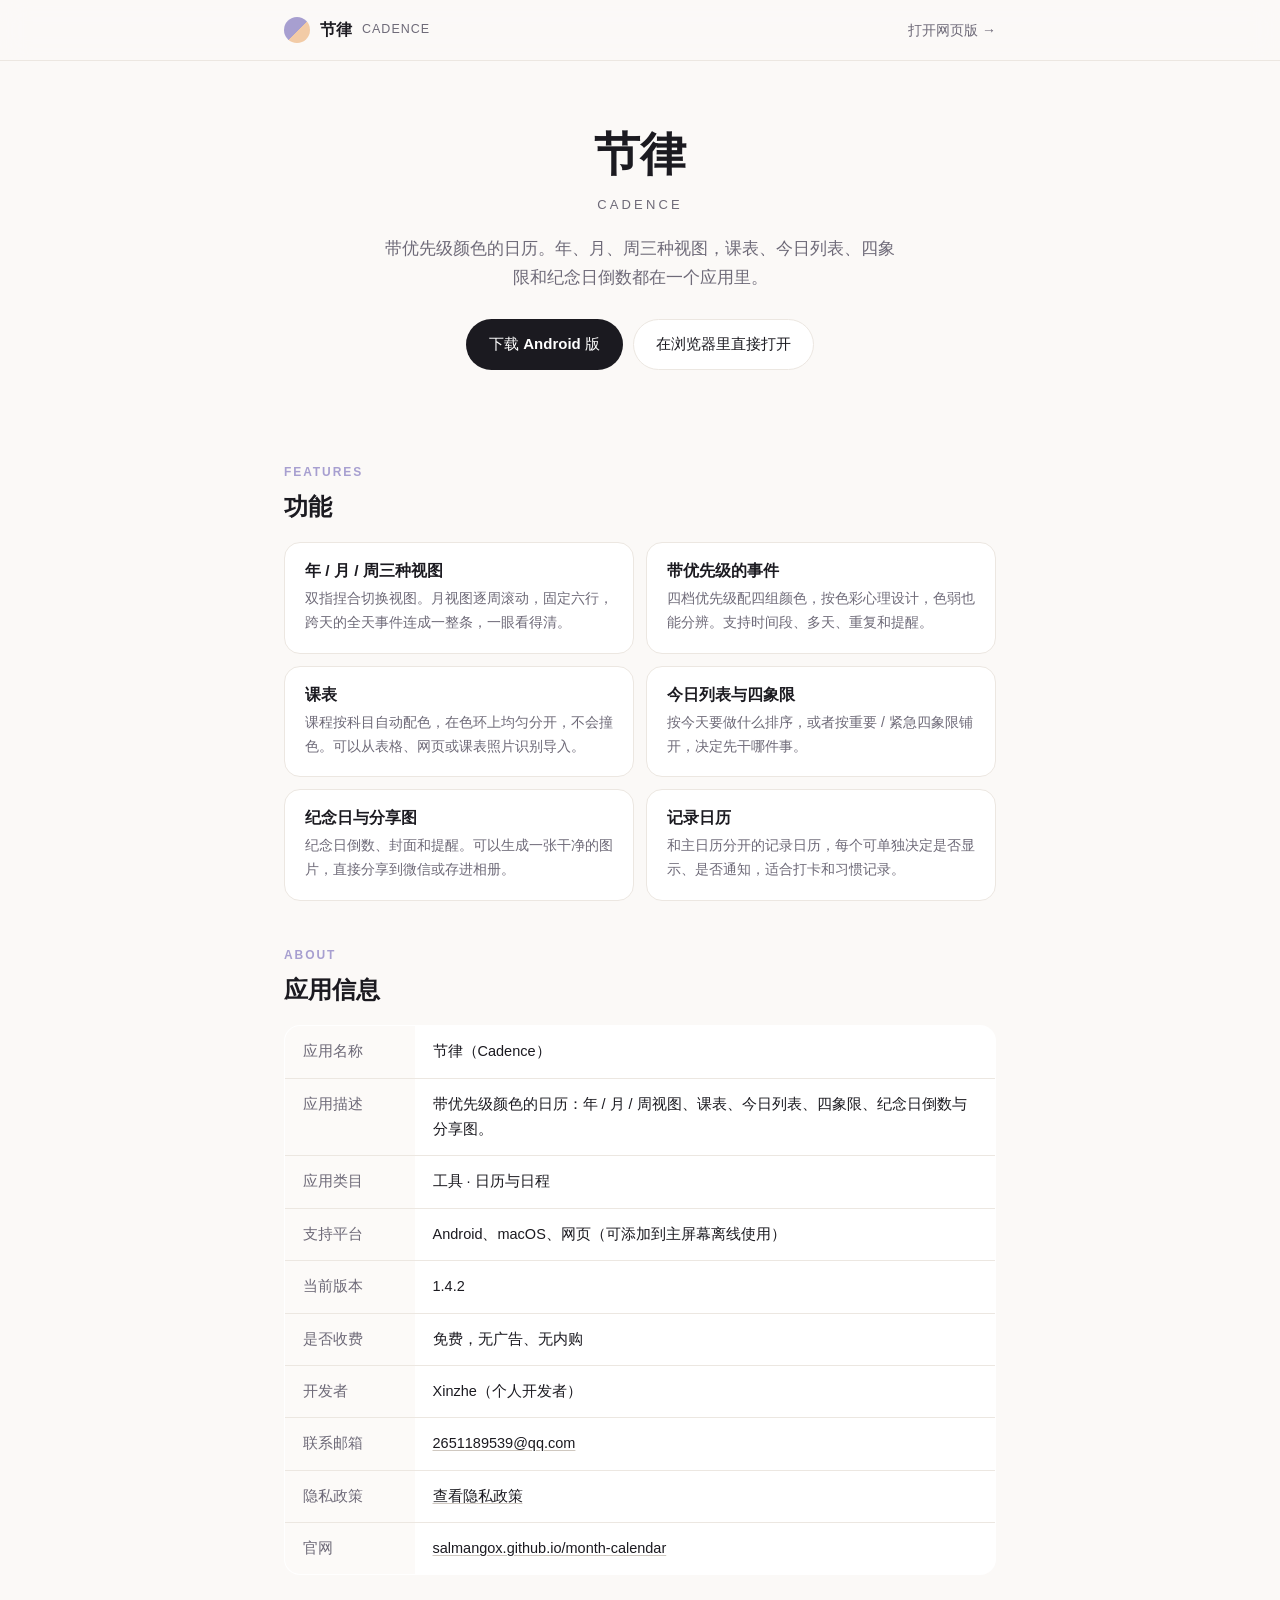
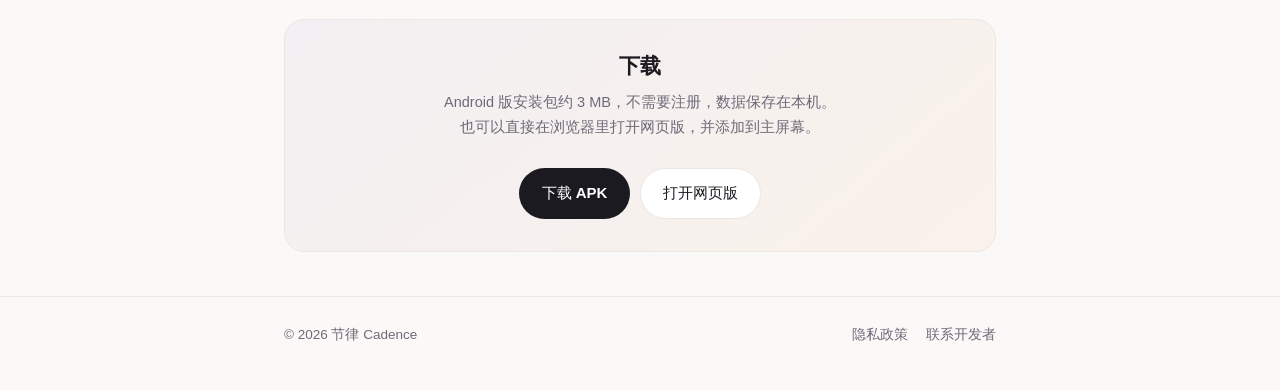
==== about.html @ 8d5427ae "新增介绍页 about.html 和隐私政策页，用于微信开放平台应用审核" ====
<!doctype html>
<html lang="zh-CN">
<head>
<meta charset="utf-8">
<meta name="viewport" content="width=device-width, initial-scale=1">
<title>关于节律 Cadence — 带优先级颜色的日历</title>
<meta name="description" content="节律（Cadence）是一款带优先级颜色的日历：年 / 月 / 周三种视图，课表、今日列表、四象限、记录日历，可把纪念日做成图片分享。支持 Android、macOS 和网页。">
<link rel="icon" href="icons/icon-192.png">
<style>
  :root{
    --bg:#FBF9F7; --ink:#1B1A20; --sub:#6E6A78; --line:#ECE7E1;
    --card:#FFFFFF; --a1:#A79FD0; --a2:#F2CBA6; --r:16px;
  }
  *{box-sizing:border-box}
  body{margin:0;background:var(--bg);color:var(--ink);font-size:16px;line-height:1.75;
    font-family:-apple-system,BlinkMacSystemFont,"PingFang SC","Hiragino Sans GB","Microsoft YaHei",sans-serif;
    -webkit-font-smoothing:antialiased}
  a{color:inherit;text-decoration:none}
  h1,h2,h3{margin:0;line-height:1.3}
  p{margin:0}
  .wrap{max-width:760px;margin:0 auto;padding:0 24px}
  .mark{width:26px;height:26px;border-radius:50%;flex:0 0 auto;
    background:linear-gradient(135deg,var(--a1) 0 52%,var(--a2) 52% 100%)}
  header{border-bottom:1px solid var(--line);position:sticky;top:0;background:rgba(251,249,247,.88);
    backdrop-filter:blur(14px);z-index:10}
  .bar{display:flex;align-items:center;gap:10px;height:60px;font-weight:650}
  .bar small{font-weight:450;color:var(--sub);font-size:12.5px;letter-spacing:.08em}
  .bar a.open{margin-left:auto;font-size:14px;font-weight:450;color:var(--sub)}
  .bar a.open:hover{color:var(--ink)}

  .hero{padding:64px 0 48px;text-align:center}
  .hero h1{font-size:clamp(34px,6vw,46px);letter-spacing:-.01em}
  .hero .en{display:block;font-size:13px;font-weight:500;letter-spacing:.24em;color:var(--sub);
    text-transform:uppercase;margin-top:12px}
  .hero p{max-width:520px;margin:20px auto 0;color:var(--sub);font-size:16.5px}
  .btns{display:flex;gap:10px;justify-content:center;flex-wrap:wrap;margin-top:28px}
  .btn{display:inline-flex;align-items:center;padding:11px 22px;border-radius:999px;font-size:15px;
    font-weight:550;border:1px solid transparent;transition:.18s}
  .primary{background:var(--ink);color:#fff}
  .primary:hover{transform:translateY(-1px)}
  .ghost{background:#fff;border-color:var(--line)}
  .ghost:hover{border-color:#D8D1C8}

  section{padding:44px 0}
  .label{font-size:12px;letter-spacing:.16em;text-transform:uppercase;color:var(--a1);font-weight:650}
  h2{font-size:24px;margin:8px 0 20px}

  .list{display:grid;grid-template-columns:1fr 1fr;gap:12px}
  @media (max-width:620px){.list{grid-template-columns:1fr}}
  .item{background:var(--card);border:1px solid var(--line);border-radius:var(--r);padding:18px 20px}
  .item h3{font-size:15.5px;margin-bottom:6px}
  .item p{font-size:14px;color:var(--sub);line-height:1.7}

  table{width:100%;border-collapse:collapse;background:var(--card);border:1px solid var(--line);
    border-radius:var(--r);overflow:hidden;font-size:14.5px}
  th,td{text-align:left;padding:13px 18px;border-top:1px solid var(--line);vertical-align:top}
  tr:first-child th,tr:first-child td{border-top:0}
  th{width:130px;font-weight:450;color:var(--sub);background:#FCFAF8}
  td a{text-decoration:underline;text-underline-offset:2px;text-decoration-color:#CFC8C0}

  .dl{background:linear-gradient(140deg,rgba(167,159,208,.10),rgba(242,203,166,.16));
    border:1px solid var(--line);border-radius:20px;padding:32px 28px;text-align:center}
  .dl h2{font-size:21px;margin:0 0 10px}
  .dl p{color:var(--sub);font-size:14.5px}

  footer{border-top:1px solid var(--line);padding:26px 0 44px;color:var(--sub);font-size:13.5px}
  footer .wrap{display:flex;gap:16px;flex-wrap:wrap}
  footer .sp{margin-left:auto;display:flex;gap:18px}
  footer a:hover{color:var(--ink)}
</style>
</head>
<body>

<header>
  <div class="wrap bar">
    <span class="mark"></span>节律<small>CADENCE</small>
    <a class="open" href="./index.html">打开网页版 →</a>
  </div>
</header>

<main>
  <div class="wrap hero">
    <h1>节律<span class="en">Cadence</span></h1>
    <p>带优先级颜色的日历。年、月、周三种视图，课表、今日列表、四象限和纪念日倒数都在一个应用里。</p>
    <div class="btns">
      <a class="btn primary" href="https://github.com/SalmangoX/month-calendar/releases/latest">下载 Android 版</a>
      <a class="btn ghost" href="./index.html">在浏览器里直接打开</a>
    </div>
  </div>

  <section>
    <div class="wrap">
      <div class="label">Features</div>
      <h2>功能</h2>
      <div class="list">
        <div class="item">
          <h3>年 / 月 / 周三种视图</h3>
          <p>双指捏合切换视图。月视图逐周滚动，固定六行，跨天的全天事件连成一整条，一眼看得清。</p>
        </div>
        <div class="item">
          <h3>带优先级的事件</h3>
          <p>四档优先级配四组颜色，按色彩心理设计，色弱也能分辨。支持时间段、多天、重复和提醒。</p>
        </div>
        <div class="item">
          <h3>课表</h3>
          <p>课程按科目自动配色，在色环上均匀分开，不会撞色。可以从表格、网页或课表照片识别导入。</p>
        </div>
        <div class="item">
          <h3>今日列表与四象限</h3>
          <p>按今天要做什么排序，或者按重要 / 紧急四象限铺开，决定先干哪件事。</p>
        </div>
        <div class="item">
          <h3>纪念日与分享图</h3>
          <p>纪念日倒数、封面和提醒。可以生成一张干净的图片，直接分享到微信或存进相册。</p>
        </div>
        <div class="item">
          <h3>记录日历</h3>
          <p>和主日历分开的记录日历，每个可单独决定是否显示、是否通知，适合打卡和习惯记录。</p>
        </div>
      </div>
    </div>
  </section>

  <section style="padding-top:0">
    <div class="wrap">
      <div class="label">About</div>
      <h2>应用信息</h2>
      <table>
        <tr><th>应用名称</th><td>节律（Cadence）</td></tr>
        <tr><th>应用描述</th><td>带优先级颜色的日历：年 / 月 / 周视图、课表、今日列表、四象限、纪念日倒数与分享图。</td></tr>
        <tr><th>应用类目</th><td>工具 · 日历与日程</td></tr>
        <tr><th>支持平台</th><td>Android、macOS、网页（可添加到主屏幕离线使用）</td></tr>
        <tr><th>当前版本</th><td>1.4.2</td></tr>
        <tr><th>是否收费</th><td>免费，无广告、无内购</td></tr>
        <tr><th>开发者</th><td>Xinzhe（个人开发者）</td></tr>
        <tr><th>联系邮箱</th><td><a href="mailto:2651189539@qq.com">2651189539@qq.com</a></td></tr>
        <tr><th>隐私政策</th><td><a href="./privacy.html">查看隐私政策</a></td></tr>
        <tr><th>官网</th><td><a href="https://salmangox.github.io/month-calendar/about.html">salmangox.github.io/month-calendar</a></td></tr>
      </table>
    </div>
  </section>

  <section style="padding-top:0">
    <div class="wrap">
      <div class="dl">
        <h2>下载</h2>
        <p>Android 版安装包约 3 MB，不需要注册，数据保存在本机。<br>也可以直接在浏览器里打开网页版，并添加到主屏幕。</p>
        <div class="btns">
          <a class="btn primary" href="https://github.com/SalmangoX/month-calendar/releases/latest">下载 APK</a>
          <a class="btn ghost" href="./index.html">打开网页版</a>
        </div>
      </div>
    </div>
  </section>
</main>

<footer>
  <div class="wrap">
    <span>© 2026 节律 Cadence</span>
    <span class="sp">
      <a href="./privacy.html">隐私政策</a>
      <a href="mailto:2651189539@qq.com">联系开发者</a>
    </span>
  </div>
</footer>

</body>
</html>
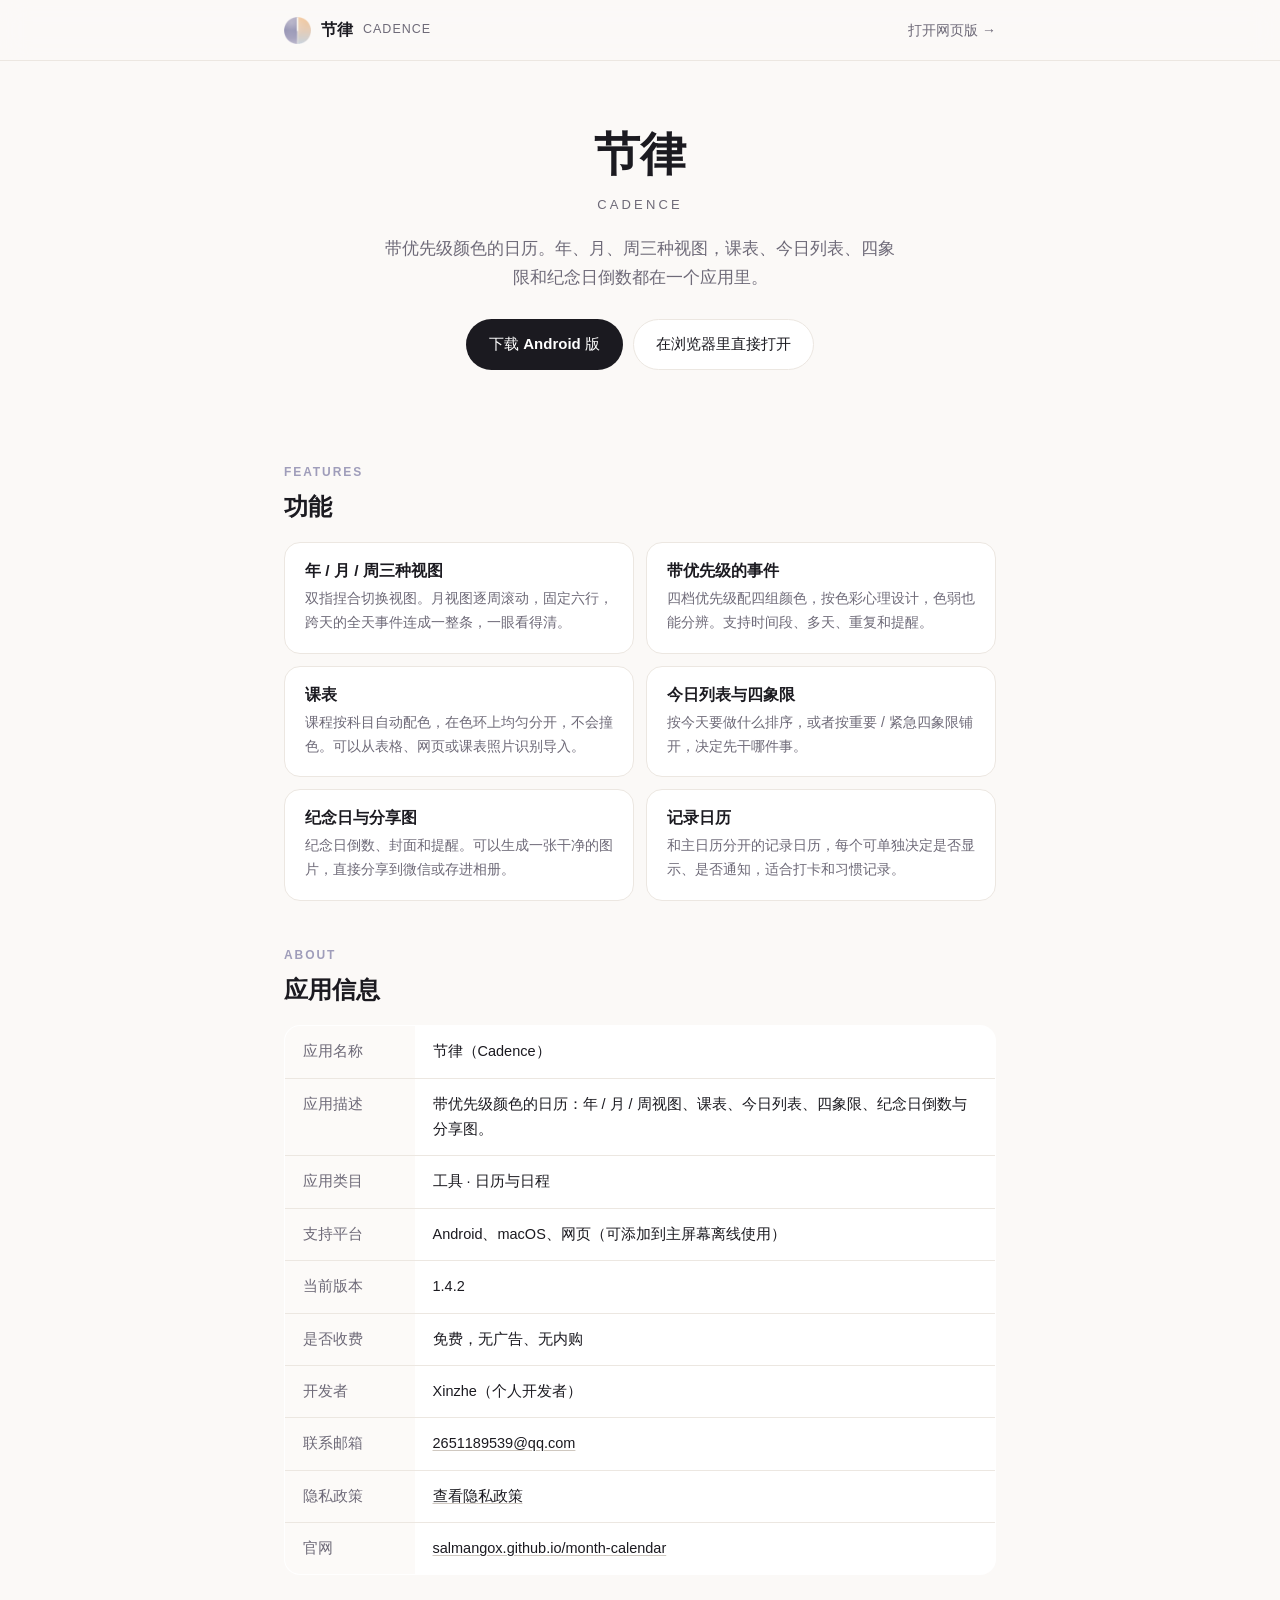
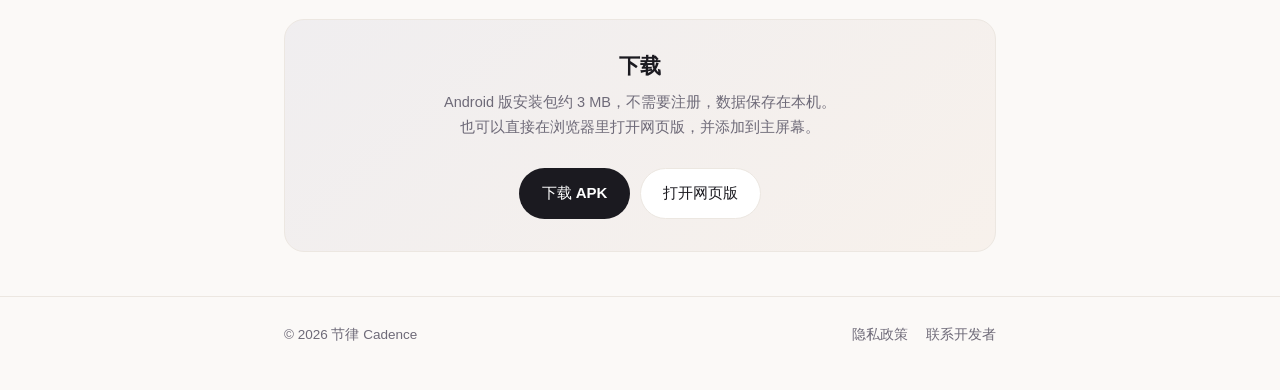
==== commit 61ca61aa: "介绍页换成真实应用图标，配色取样自图标" ====
--- a/about.html
+++ b/about.html
@@ -9,7 +9,7 @@
 <style>
   :root{
     --bg:#FBF9F7; --ink:#1B1A20; --sub:#6E6A78; --line:#ECE7E1;
-    --card:#FFFFFF; --a1:#A79FD0; --a2:#F2CBA6; --r:16px;
+    --card:#FFFFFF; --a1:#9F9DBA; --a2:#E6CDB8; --r:16px;
   }
   *{box-sizing:border-box}
   body{margin:0;background:var(--bg);color:var(--ink);font-size:16px;line-height:1.75;
@@ -19,8 +19,7 @@
   h1,h2,h3{margin:0;line-height:1.3}
   p{margin:0}
   .wrap{max-width:760px;margin:0 auto;padding:0 24px}
-  .mark{width:26px;height:26px;border-radius:50%;flex:0 0 auto;
-    background:linear-gradient(135deg,var(--a1) 0 52%,var(--a2) 52% 100%)}
+  .mark{width:27px;height:27px;display:block;flex:0 0 auto}
   header{border-bottom:1px solid var(--line);position:sticky;top:0;background:rgba(251,249,247,.88);
     backdrop-filter:blur(14px);z-index:10}
   .bar{display:flex;align-items:center;gap:10px;height:60px;font-weight:650}
@@ -58,7 +57,7 @@
   th{width:130px;font-weight:450;color:var(--sub);background:#FCFAF8}
   td a{text-decoration:underline;text-underline-offset:2px;text-decoration-color:#CFC8C0}
 
-  .dl{background:linear-gradient(140deg,rgba(167,159,208,.10),rgba(242,203,166,.16));
+  .dl{background:linear-gradient(140deg,rgba(159,157,186,.12),rgba(230,205,184,.18));
     border:1px solid var(--line);border-radius:20px;padding:32px 28px;text-align:center}
   .dl h2{font-size:21px;margin:0 0 10px}
   .dl p{color:var(--sub);font-size:14.5px}
@@ -73,7 +72,7 @@
 
 <header>
   <div class="wrap bar">
-    <span class="mark"></span>节律<small>CADENCE</small>
+    <img class="mark" src="icons/logo.png" alt="节律" width="27" height="27">节律<small>CADENCE</small>
     <a class="open" href="./index.html">打开网页版 →</a>
   </div>
 </header>
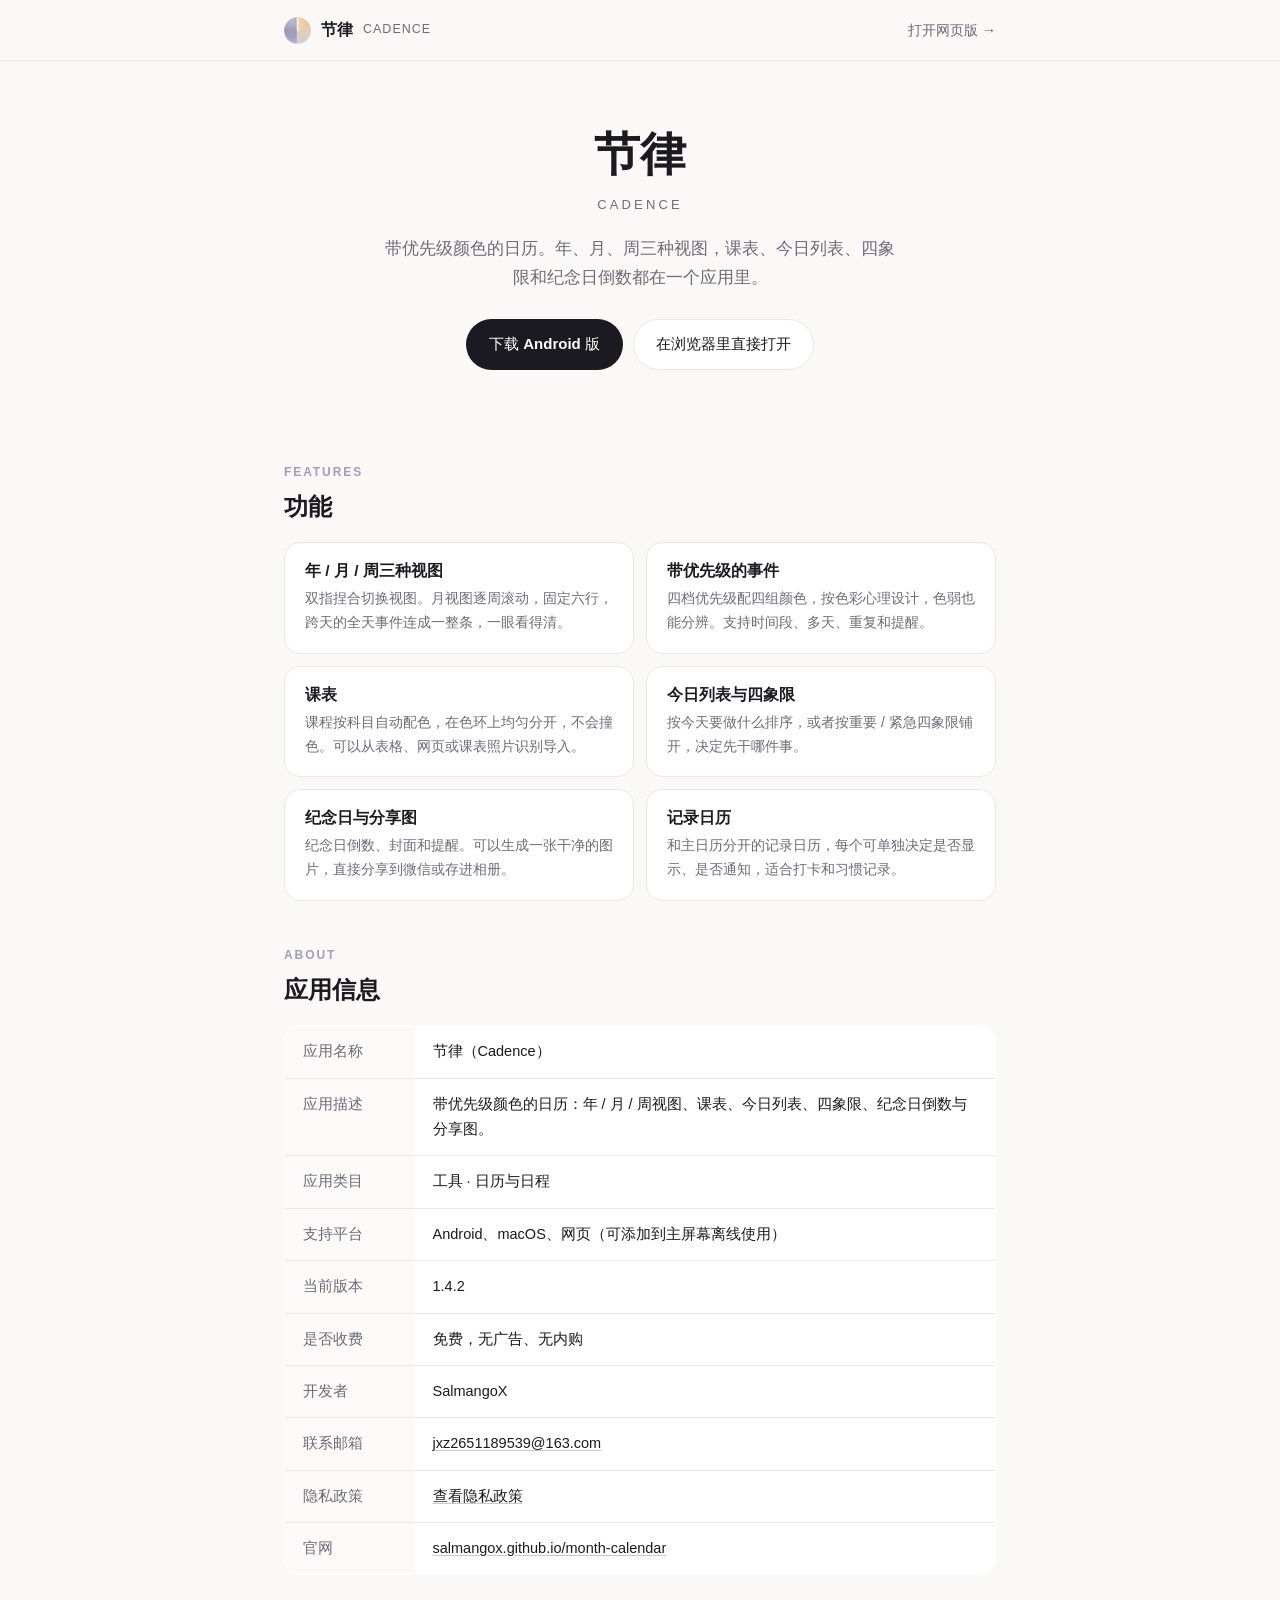
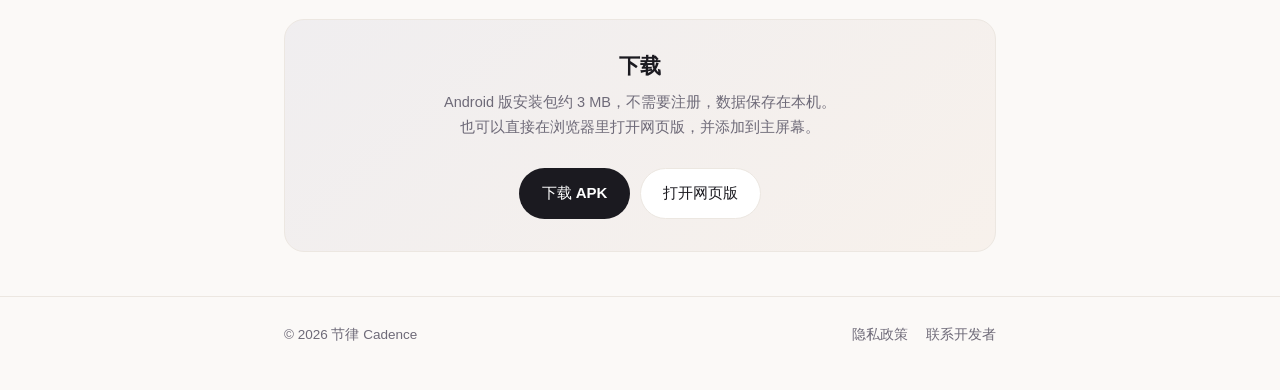
==== commit 5d72609c: "统计页重新设计：周 / 月 / 年 / 全部放进一张卡片左右滑，卡片外切换概览 / 时段 / 事件 / 备注；今日胶囊在安卓和网页上也落在当月虚线框里（按最下面那行的行线抬高，安卓状态多一个 fl）；" ====
--- a/about.html
+++ b/about.html
@@ -131,8 +131,8 @@
         <tr><th>支持平台</th><td>Android、macOS、网页（可添加到主屏幕离线使用）</td></tr>
         <tr><th>当前版本</th><td>1.4.2</td></tr>
         <tr><th>是否收费</th><td>免费，无广告、无内购</td></tr>
-        <tr><th>开发者</th><td>Xinzhe（个人开发者）</td></tr>
-        <tr><th>联系邮箱</th><td><a href="mailto:2651189539@qq.com">2651189539@qq.com</a></td></tr>
+        <tr><th>开发者</th><td>SalmangoX</td></tr>
+        <tr><th>联系邮箱</th><td><a href="mailto:jxz2651189539@163.com">jxz2651189539@163.com</a></td></tr>
         <tr><th>隐私政策</th><td><a href="./privacy.html">查看隐私政策</a></td></tr>
         <tr><th>官网</th><td><a href="https://salmangox.github.io/month-calendar/about.html">salmangox.github.io/month-calendar</a></td></tr>
       </table>
@@ -158,7 +158,7 @@
     <span>© 2026 节律 Cadence</span>
     <span class="sp">
       <a href="./privacy.html">隐私政策</a>
-      <a href="mailto:2651189539@qq.com">联系开发者</a>
+      <a href="mailto:jxz2651189539@163.com">联系开发者</a>
     </span>
   </div>
 </footer>
